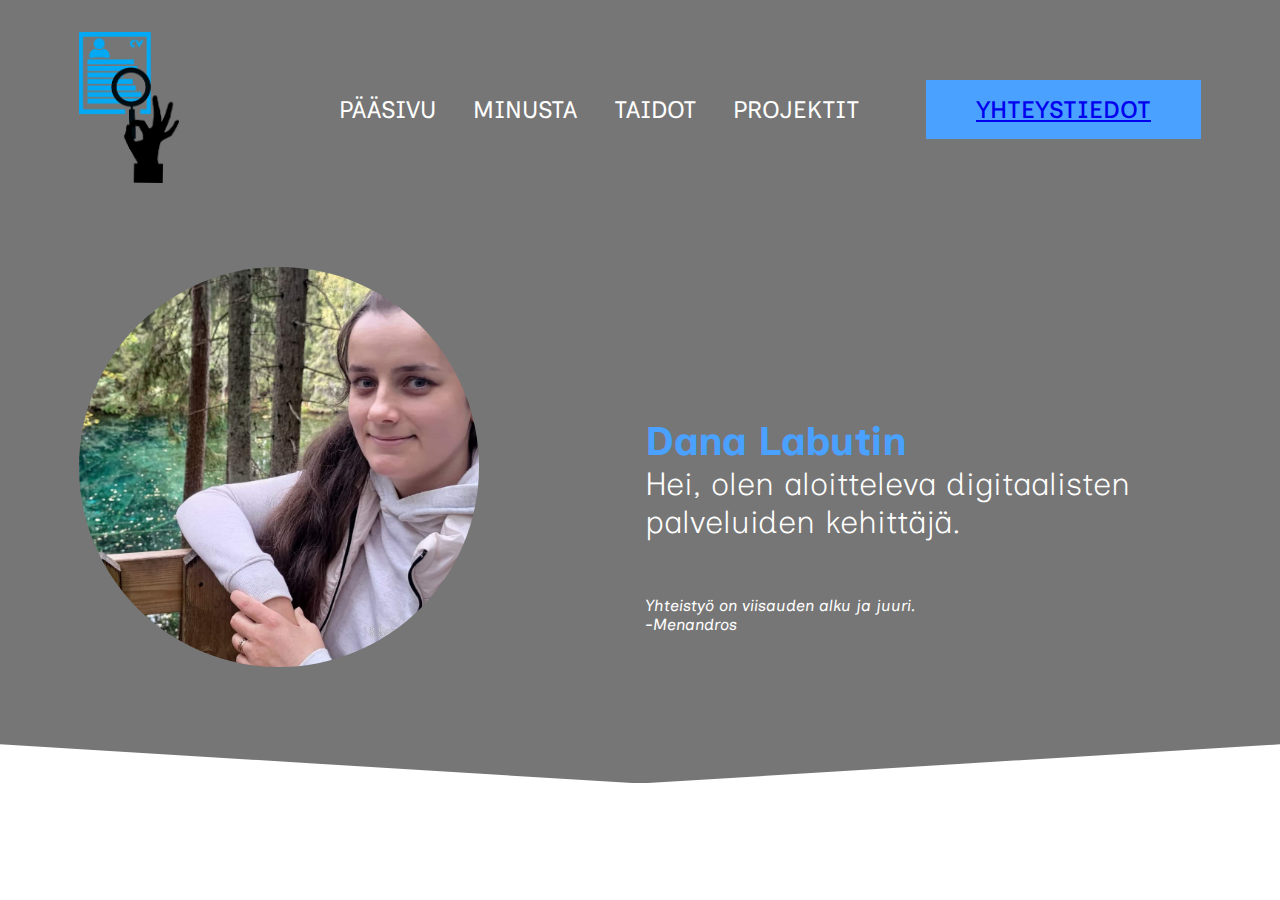
==== index.html @ a69bf112 "Add files via upload" ====
<!DOCTYPE html>
<html lang="fi">

<head>
    <meta charset="UTF-8">
    <meta http-equiv="X-UA-Compatible" content="IE=edge">
    <meta name="viewport" content="width=device-width, initial-scale=1.0">
    <meta name="description" content="Tässä on portfolioni, joka kertoo tarkemmin osaamisestani.">

    <link rel="preconnect" href="https://fonts.googleapis.com">
    <link rel="preconnect" href="https://fonts.gstatic.com" crossorigin>
    <link href="https://fonts.googleapis.com/css2?family=Inclusive+Sans&display=swap" rel="stylesheet">
    <link rel="stylesheet" href="./css/style.css">

    <title>bha542/Portfolio</title>
</head>

<body>
    <div class="site-main-wrapper">
        <div class="hamberger">
            <button class="hamberger-button" aria-label="Open Menu">
                <img src="./css/images/hamberger.png">
            </button>
        </div>
        <nav class="mobile-nav">
            <button class="times" aria-label="Close Menu">
                <img src="./css/images/times.svg" alt="Close Menu">
            </button>
            <ul>
                <li><a href="index.html" class="click">Pääsivu</a></li>
                <li><a href="Minusta.html" class="click-1">Minusta</a></li>
                <li><a href="taidot.html" class="click-2">Taidot</a></li>
                <li><a href="projektit.html" class="click-3">Projektit</a></li>
                <li><a href="yhteystiedot.html" class="click-4">Yhteystiedot</a></li>
            </ul>
        </div>

        <!---Pääsivu alkaa-->
        <header id="Pää">
            <div class="container">
                <nav id="main-nav" class="flex items-center space-between">
                    <div class="left flex items-centre items-center ">
                        <div class="branding">
                            <img src="./css/images/cv.webp" alt="" class="cv-image">
                        </div>
                        <div>
                            <a href="index.html">Pääsivu</a>
                            <a href="Minusta.html">Minusta</a>
                            <a href="taidot.html">Taidot</a>
                            <a href="projektit.html">Projektit</a>
                        </div>
                    </div>
                    <div class="right">
                        <a href="yhteystiedot.html" class="btn btn-primary">Yhteystiedot</a>
                    </div>
                </nav>
                <div class="hero flex items-center space-between">
                    <div class="left flex-1 justify-centre">
                        <img src="./css/images/pääkuva.png" alt="">
                    </div>
                    <div class="right flex-1">
                        <h6><span>Dana Labutin</span></h6>
                        <h1 class="hero-title">Hei, olen aloitteleva digitaalisten palveluiden kehittäjä.</h1>
                        <p class="text-container"><em>Yhteistyö on viisauden alku ja juuri. <br> -Menandros</em></p>
                    </div>
                </div>
            </div>
        </header>
        <!---Pääsivu loppuu-->
    </div> 
    <script src="./app.js"></script>
</body>
</html>
---- css/style.css ----
@import 'utilities.css';

:root {
    --primary : #4AA1FF;
    --pure : #FFFFFF;
    --dark : #767676; 
}

html {
    scroll-behavior: smooth;
}

html, 
body {
    overflow-x: hidden;
}

body {
    font-family: 'Inclusive Sans';
}
* {
    margin: 0;
    padding: 0;
    box-sizing: border-box;
}
header {
    background: var(--dark);
    clip-path: polygon(0% 0%, 100% 0%, 100% 95%, 50% 100%, 0% 95%);
}

.container {
    max-width: 1152px;
    padding: 0 15px;
    margin: 0 auto;
}

header nav .left a {
    font-size: 1.5rem;
    color: var(--pure);
    margin-right: 2rem;
    text-transform: uppercase;
    text-decoration: none;
    transition: all 0.3s ease;
}

.btn {
    font-size: 1.5rem;
}

.cv-image {
    width: 100px;  
    height: auto;
}

header nav .left a:hover {
    color: var(--primary);
}
header nav {
    padding: 2rem 0;
}

header nav .branding {
    margin-right: 10rem;
}

.hero .left img {
    margin-right: 10px;
    width: 400px;
    border-radius: 400px;
    margin-top: 3rem;
    margin-bottom: 7rem;
}

.hero .right {
    margin-left: 10px;
    color: var(--pure);
    margin-top: 3rem;
}

.hero .right h6 {
    font-size: 2.5rem;
    margin-bottom: -2rem;
}
.hero .right h6 span {
    color: var(--primary);
}

.hero .right h1 {
    font-size: 2rem;
    font-weight: 100;
    line-height: 1.2;
    margin-top: 2rem;
    margin-bottom: 4rem;
}

.hero .right h1 em {
    font-style: italic;
}

.hero-title {
    
    margin-bottom: 0; 
}

.text-container {
    margin-top: -10px; 
}

.Minusta {
    padding: 15rem 0;
}

.Minusta .container {
    display: flex;
    align-items: center;
    justify-content: space-between;
}

.Minusta .social a img {
    height: 60px;
    margin-top: 1rem;
    margin-right: 2px;  
}

.Minusta .left {
    display: flex;
    align-items: center;
    justify-content: center;
}

.Minusta .left img  {
    width: 550px;  
    max-height: 420px;  
    border-radius: 1000px;
    margin-right: 50px; 
}

.Minusta .right {
    flex-basis: 60%;
    padding-left: 50px; 
}

.Minusta .right h1 {
    font-size: 50px;
}

.Minusta .right h2 span {
    font-size: 3rem;
    color: var(--primary);
}

.Minusta .right h3  {
    font-size: 20px;
    line-height: 3;
}

.Minusta .right p {
    font-size: 20px;
}   

.taidot {
    background: var(--dark);
    clip-path: polygon(0% 0%, 100% 0%, 100% 95%, 50% 100%, 0% 95%);
}  
  .taidot .container  {
    padding-top: 100px;
    padding-bottom: 100px;
} 

.taidot .section-heading {
    color: var(--pure);
    font-size: 3rem;
    text-align: center;
    margin-bottom: 9rem;
} 

.taidot .section-heading span {
    color: var(--primary);
}   

.section-heading + p {
    color: var(--pure);
    text-align: center;
    margin-bottom: 8rem;
}  

.taidot .card-wrapper {
    display: grid;
    grid-template-columns: repeat(3, 1fr);
    grid-column-gap: 2rem;
    grid-row-gap: 6rem;
}

.taidot .card-wrapper .card {
    background: var(--pure);
    padding: 3rem 2rem;
    position: relative;
    text-align: center;
    transition: all 0.3s ease;
}

.taidot .card-wrapper .card h2 {
    margin-bottom: 1rem;
}    

.card-wrapper img {
    height: 100px;
    position: absolute;
    top: -3.5rem;
    left: 50%;
    transform: translateX(-50%);
}  

.taidot .card-wrapper .card:hover {
    background: var(--primary);
}

.projektit-title {
    font-size: 50px; 
    text-align: center; 
    margin-bottom: 3rem;
    color: var(--primary); 
}

.projektit {
    background: var(--pure);
    display: flex;          
    flex-direction: column;  
    justify-content: center; 
    align-items: center;     
    height: 100vh; 
}  

.projektit .card-wrapper {
    display: flex;
    align-items: flex-start;
    flex-wrap: wrap;
}

.card-wrapper img {
    height: 100px;
    text-align: center;
    width: auto;
    margin-right: 20px;  
}

.projektit .card-wrapper {
    display: flex;
    flex-direction: column; 
    align-items: flex-start;
}

.projektit .card-wrapper .cards .card {
    background: var(--pure); 
    padding: 2rem;
    margin-bottom: 20px; 
    transition: all 0.3s ease;
    border: 2px solid var(--primary);
}

.projektit .card-wrapper .cards .card .text-container {
    margin-top: auto;            
    margin-bottom: auto;         
}

.projektit .section-heading span {
    color: var(--primary);
}

.projektit .card-wrapper .cards .card h2 {
    margin-top: 0;
    margin-bottom: 1rem;
}

.projektit .card-wrapper .cards .card:hover {
    background: var(--primary); 
}

.projektit h1 {
    font-size: 3rem;
    text-align: center;
    margin-bottom: 3rem;
}

.yhteystiedot {
background: var(--dark);
}

.yhteystiedot .container {
    color: var(--pure);
    padding-top: 100px;
    padding-bottom: 100px;
    margin-top: 10px;
}

.yhteystiedot .section-heading {
    color: var(--pure);
    text-align: center;
    padding-bottom: 2rem;
}

.yhteystiedot .section-heading span {
    color: var(--primary);
}

.yhteystiedot .card-wrapper {
    display: grid;
    grid-template-columns: repeat(2, 1fr);
}

.yhteystiedot .card {
    position: relative;
}

.yhteystiedot .card {
    display: flex;
    flex-direction: column;
    align-items: center;           
}

.yhteystiedot .card-wrapper .card img {
    width: 50px;
    height: auto;
    display: block;
    margin: 0; 
}

.yhteystiedot .card-wrapper .card {
    text-align: center;
}

.image-container img {
    display: block;  
    margin: 0 auto;  
    padding-bottom: 10px;  
    width: 150px; 
    height: 150px; 
    object-fit: cover;
}

footer {
    background: var(--pure);
    text-align: center;
}   

footer img {
    margin-top: 2rem;
    margin-bottom: 1rem;
}   

footer .footer-text {
    padding-bottom: 2rem; 
}  

.site-main-wrapper {
    position: relative;
}

.site-main-wrapper .hamberger {
    position: absolute;
    top: 40px;
    right: 40px;
    z-index: 1001;  
    display: none;
}   

.site-main-wrapper .hamberger button {
    background: none;
    border: none;
    outline: none;
    cursor: pointer;
}

.site-main-wrapper .hamberger button img {
    width: 30px;
}

.mobile-nav {
    position: fixed;
    top: 0;
    left: 0;
    z-index: 1001;
    background: var(--pure);
    width: 100%;
    height: 100%;
    padding: 2rem;
    padding-top: 5rem;
    text-align: center;
    transform: translateX(-100%);
    transition: transform 0.3s ease;
}

.mobile-nav.open {
    transform: translateX(0);
}

.open {
    transform: translateX(0);
}

.times  {
    position: fixed; 
    top: 30px;
    right: 100px;
    background: none;
    outline: none;
    border: none;
    cursor: pointer;
}

.times img {
width: 1.5rem;
}

.mobile-nav ul {
    list-style-type: none;
}

.mobile-nav ul li a {
    color: var(--dark);
    text-decoration: none;
    font-size: 2rem;
}

.mobile-nav ul li a {
    margin-bottom: 2rem;
}
.mobile-nav {
    display: none; 
} 

.mobile-nav.open {
    display: block; 
}


@media (max-width:576px) {
    header #main-nav  {
        display: none;
    } 

    .site-main-wrapper .hamberger  {
        display: block;
    } 

    .hero .left img {
        width: 260px;
    }

    .hero .right h1 {
        font-size: 1.5rem;
    }

    .hero {
       padding-top: 10rem;
       padding-left: 5rem; 
    }

    .minusta .left img {
        height: 400px;
        padding-left: 2rem; 
    }

    .taidot .card-wrapper {
        grid-template-columns: repeat(1, 1fr);
        grid-gap: 2rem;
    }

    .projektit .card-wrapper {
        grid-template-columns: repeat(1, 1fr);
        grid-gap: 2rem;
    }
} 

body {
    font-family: 'Inclusive Sans';
}
* {
    margin: 0;
    padding: 0;
    box-sizing: border-box;

}.site-main-wrapper .hamberger {
    display: none; 
    z-index: 1001;
    visibility: visible;
    position: absolute;
    top: 10px; 
    right: 10px; 
}

@media (max-width: 1024px) {
    .site-main-wrapper .hamberger {
        display: block;
    }

    header #main-nav {
        display: none;
    }
}

@media (max-width:576px) {
    .hero {
        flex-direction:column;
        padding: 1rem;
    }

    .hero .right h1 {
        font-size: 1.4rem; 
    }

    .hero .right h1 em {
        display: block; 
        margin: 1rem 0;
    }

    .hero .left {
        margin-top: 1rem; 
        padding-right: 1rem;
        text-align: center;
    }

    .hero .right {
        padding-top: 1rem;
        text-align: center;
        padding-right: 1rem;
    }

    header {
        clip-path: polygon(0% 0%, 100% 0%, 100% 92%, 50% 100%, 0% 92%);
    }

    .container {
        flex-direction: column;
    }

    .minusta .right {
        text-align: center;
    }

    .minusta .right .social {
        justify-content: center;
    }

    .taidot {
        clip-path: polygon(0% 0%, 100% 0%, 100% 92%, 50% 100%, 0% 92%);
    }

    .taidot .card-wrapper {
        grid-template-columns: repeat(1, 1fr);
}
    .times {
        right: 30px;
    }
}

@media (max-width: 576px) {
    .text-container {
        font-size: 14px;  
    }
}

@media (max-width: 576px) {
    .container {
        padding: 10px;  
        width: auto;    
    }
}

@media (max-width: 576px) {
    .hero .left img {
        margin-right: 10px;  
    }

    .hero .right {
        margin-left: 10px;  
    }
}

body {
    font-family: 'Inclusive Sans', sans-serif; 
}

.taidot {
    border-top: 10px solid var(--pure); 
}
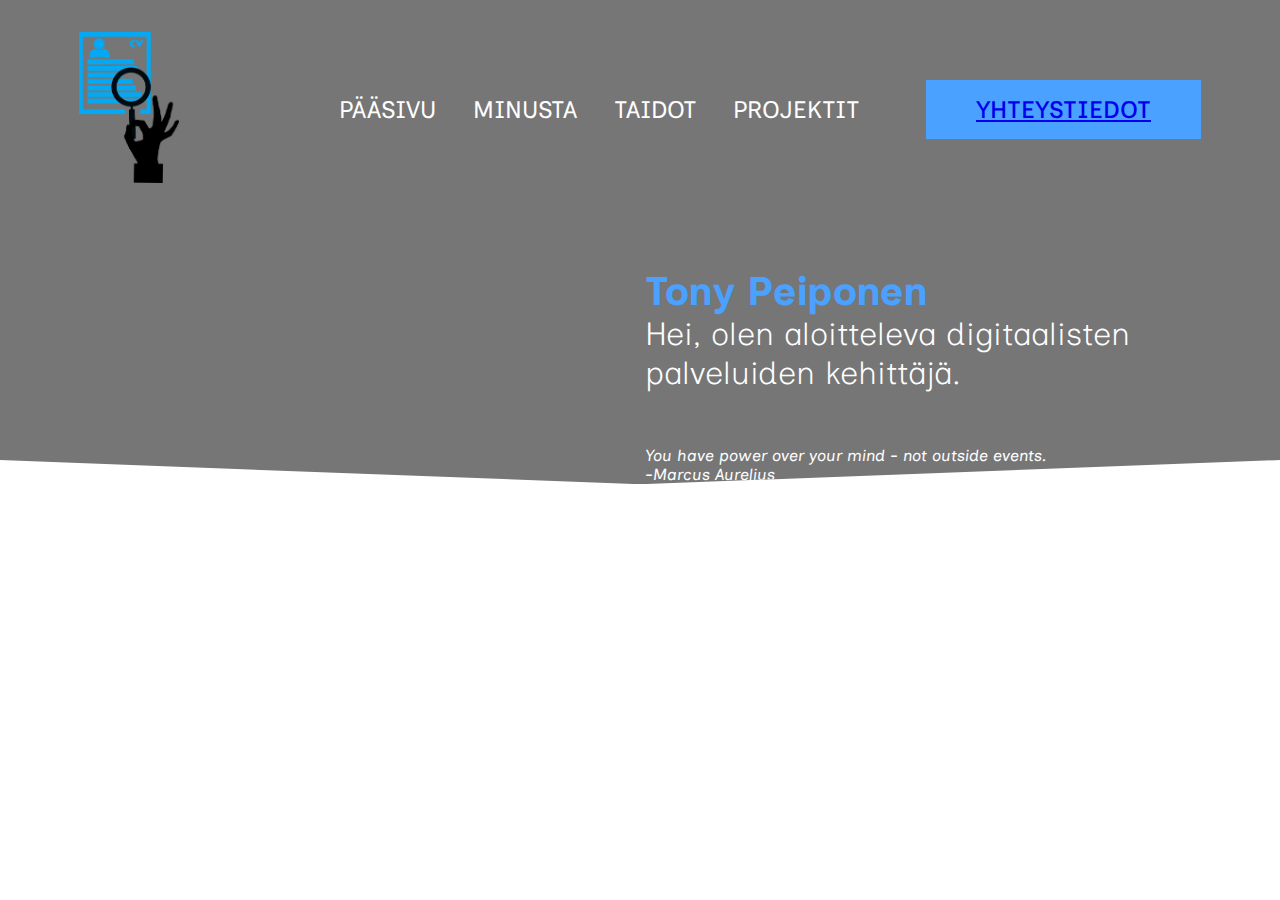
==== commit 0aea2c89: "Update index.html" ====
--- a/index.html
+++ b/index.html
@@ -59,9 +59,9 @@
                         <img src="./css/images/pääkuva.png" alt="">
                     </div>
                     <div class="right flex-1">
-                        <h6><span>Dana Labutin</span></h6>
+                        <h6><span>Tony Peiponen</span></h6>
                         <h1 class="hero-title">Hei, olen aloitteleva digitaalisten palveluiden kehittäjä.</h1>
-                        <p class="text-container"><em>Yhteistyö on viisauden alku ja juuri. <br> -Menandros</em></p>
+                        <p class="text-container"><em>You have power over your mind - not outside events.<br> -Marcus Aurelius</em></p>
                     </div>
                 </div>
             </div>
--- a/css/style.css
+++ b/css/style.css
@@ -129,8 +129,8 @@
 }
 
 .Minusta .left img  {
-    width: 550px;  
-    max-height: 420px;  
+    width: 420px;  
+    max-height: 550px;  
     border-radius: 1000px;
     margin-right: 50px; 
 }
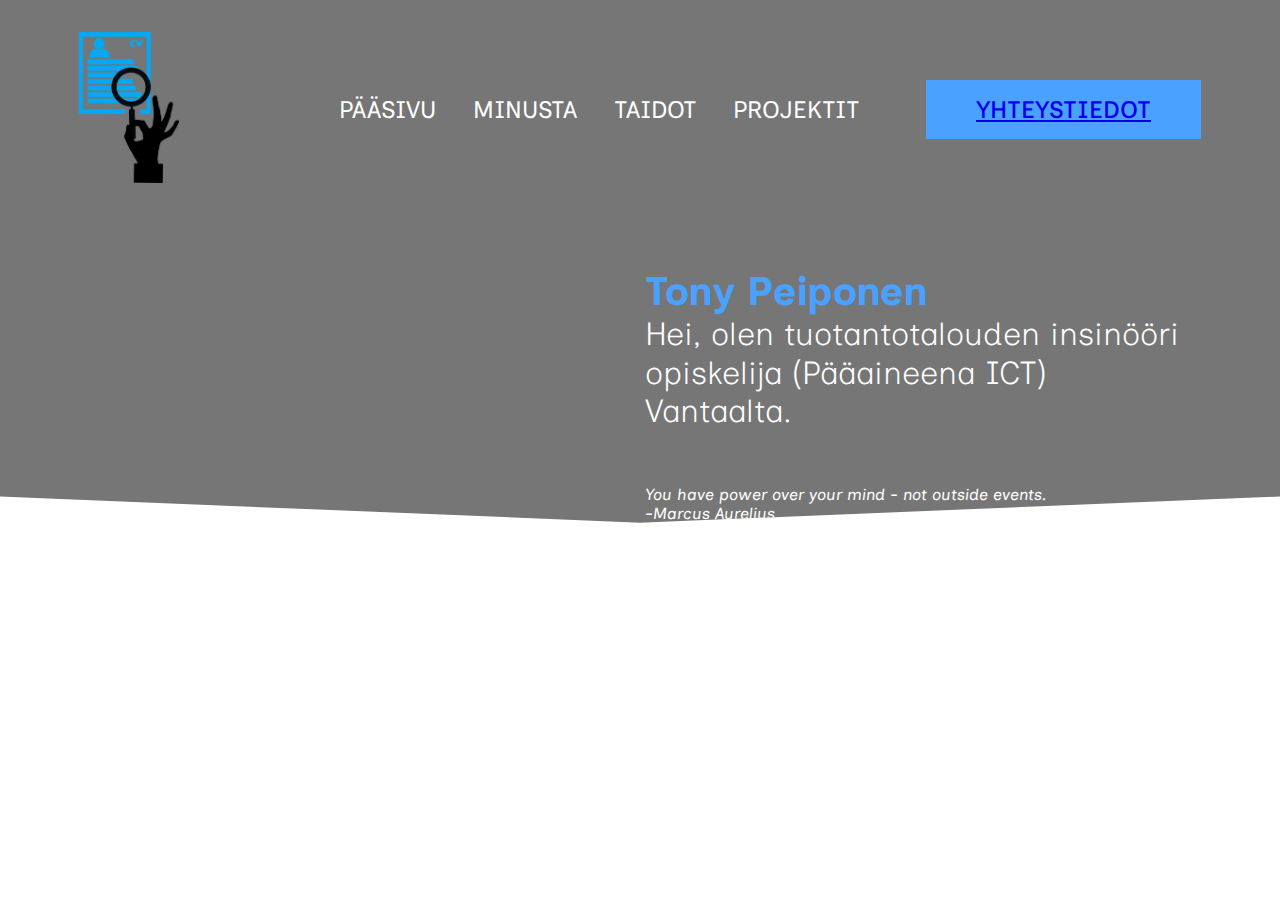
==== commit c012ce27: "Update index.html" ====
--- a/index.html
+++ b/index.html
@@ -56,11 +56,11 @@
                 </nav>
                 <div class="hero flex items-center space-between">
                     <div class="left flex-1 justify-centre">
-                        <img src="./css/images/pääkuva.png" alt="">
+                        <img src="./css/images/pääkuva.jpg" alt="">
                     </div>
                     <div class="right flex-1">
                         <h6><span>Tony Peiponen</span></h6>
-                        <h1 class="hero-title">Hei, olen aloitteleva digitaalisten palveluiden kehittäjä.</h1>
+                        <h1 class="hero-title">Hei, olen tuotantotalouden insinööri opiskelija (Pääaineena ICT) Vantaalta.</h1>
                         <p class="text-container"><em>You have power over your mind - not outside events.<br> -Marcus Aurelius</em></p>
                     </div>
                 </div>
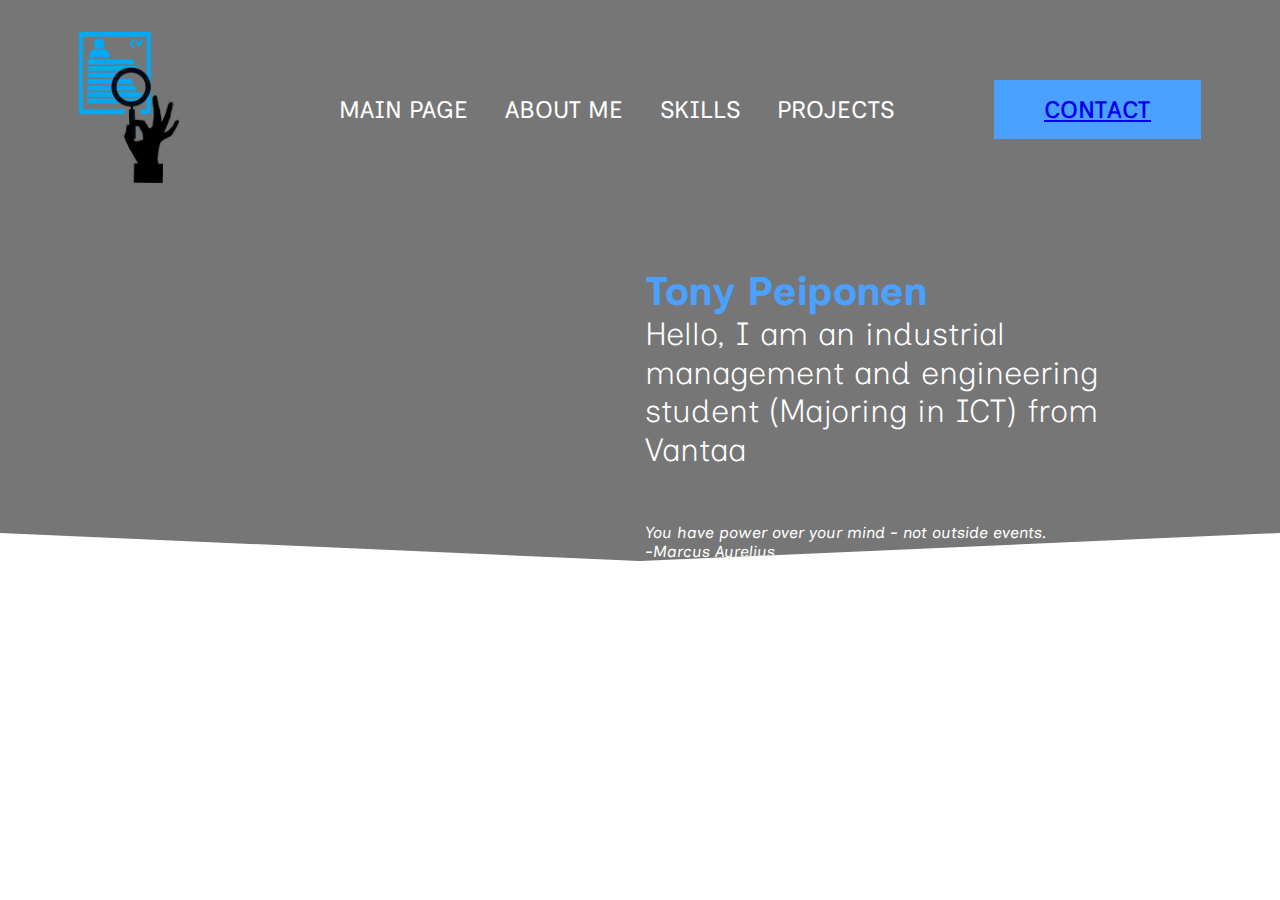
==== commit fde3d4a3: "Update index.html" ====
--- a/index.html
+++ b/index.html
@@ -27,11 +27,11 @@
                 <img src="./css/images/times.svg" alt="Close Menu">
             </button>
             <ul>
-                <li><a href="index.html" class="click">Pääsivu</a></li>
-                <li><a href="Minusta.html" class="click-1">Minusta</a></li>
-                <li><a href="taidot.html" class="click-2">Taidot</a></li>
-                <li><a href="projektit.html" class="click-3">Projektit</a></li>
-                <li><a href="yhteystiedot.html" class="click-4">Yhteystiedot</a></li>
+                <li><a href="index.html" class="click">Main page</a></li>
+                <li><a href="Minusta.html" class="click-1">About me</a></li>
+                <li><a href="taidot.html" class="click-2">Skills</a></li>
+                <li><a href="projektit.html" class="click-3">Projects</a></li>
+                <li><a href="yhteystiedot.html" class="click-4">Contact</a></li>
             </ul>
         </div>
 
@@ -44,14 +44,14 @@
                             <img src="./css/images/cv.webp" alt="" class="cv-image">
                         </div>
                         <div>
-                            <a href="index.html">Pääsivu</a>
-                            <a href="Minusta.html">Minusta</a>
-                            <a href="taidot.html">Taidot</a>
-                            <a href="projektit.html">Projektit</a>
+                            <a href="index.html">Main page</a>
+                            <a href="Minusta.html">About me</a>
+                            <a href="taidot.html">Skills</a>
+                            <a href="projektit.html">Projects</a>
                         </div>
                     </div>
                     <div class="right">
-                        <a href="yhteystiedot.html" class="btn btn-primary">Yhteystiedot</a>
+                        <a href="yhteystiedot.html" class="btn btn-primary">Contact</a>
                     </div>
                 </nav>
                 <div class="hero flex items-center space-between">
@@ -60,7 +60,7 @@
                     </div>
                     <div class="right flex-1">
                         <h6><span>Tony Peiponen</span></h6>
-                        <h1 class="hero-title">Hei, olen tuotantotalouden insinööri opiskelija (Pääaineena ICT) Vantaalta.</h1>
+                        <h1 class="hero-title">Hello, I am an industrial management and engineering student (Majoring in ICT) from Vantaa </h1>
                         <p class="text-container"><em>You have power over your mind - not outside events.<br> -Marcus Aurelius</em></p>
                     </div>
                 </div>
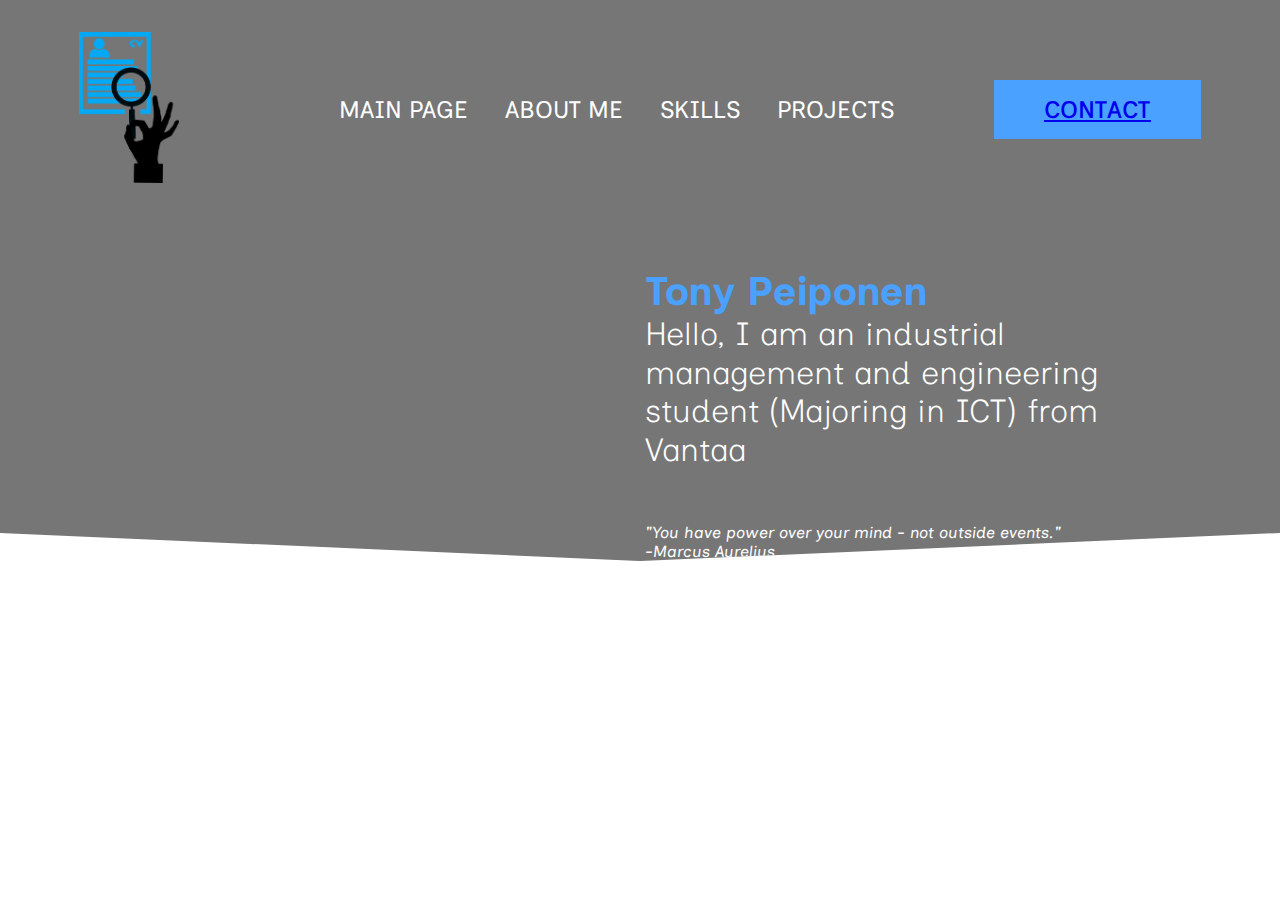
==== commit 665ad10e: "Update index.html" ====
--- a/index.html
+++ b/index.html
@@ -5,14 +5,14 @@
     <meta charset="UTF-8">
     <meta http-equiv="X-UA-Compatible" content="IE=edge">
     <meta name="viewport" content="width=device-width, initial-scale=1.0">
-    <meta name="description" content="Tässä on portfolioni, joka kertoo tarkemmin osaamisestani.">
+    <meta name="description" content="This is my portfolio, which provides more details about my skills.">
 
     <link rel="preconnect" href="https://fonts.googleapis.com">
     <link rel="preconnect" href="https://fonts.gstatic.com" crossorigin>
     <link href="https://fonts.googleapis.com/css2?family=Inclusive+Sans&display=swap" rel="stylesheet">
     <link rel="stylesheet" href="./css/style.css">
 
-    <title>bha542/Portfolio</title>
+    <title>TonyPeiponen/Portfolio</title>
 </head>
 
 <body>
@@ -61,7 +61,7 @@
                     <div class="right flex-1">
                         <h6><span>Tony Peiponen</span></h6>
                         <h1 class="hero-title">Hello, I am an industrial management and engineering student (Majoring in ICT) from Vantaa </h1>
-                        <p class="text-container"><em>You have power over your mind - not outside events.<br> -Marcus Aurelius</em></p>
+                        <p class="text-container"><em>"You have power over your mind - not outside events."<br> -Marcus Aurelius</em></p>
                     </div>
                 </div>
             </div>
